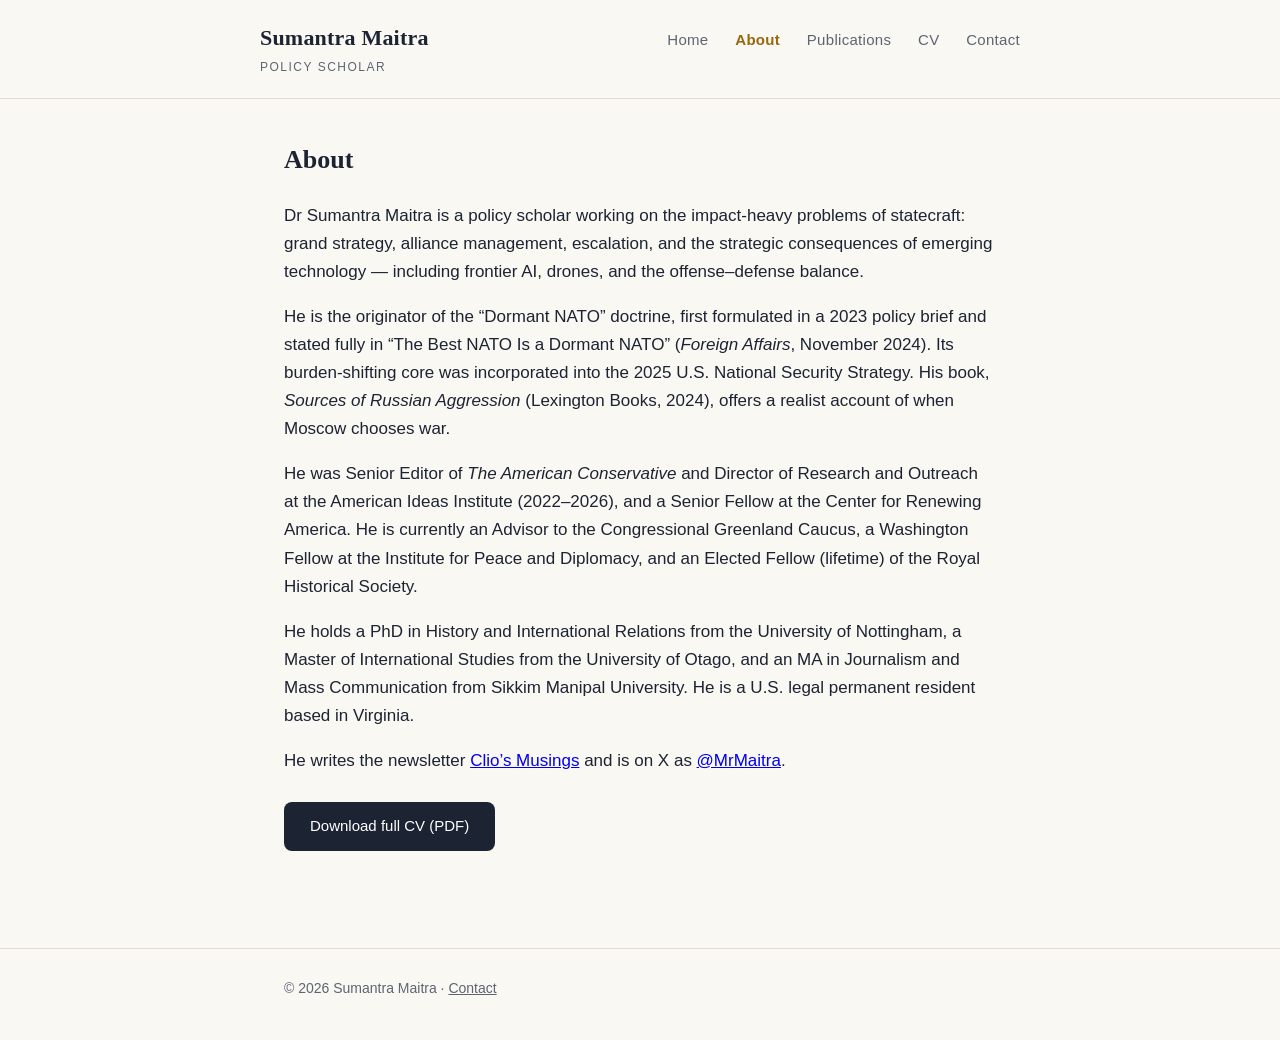
==== about.html @ 9b88d863 "Add files via upload" ====
<!DOCTYPE html>
<html lang="en">
<head>
<meta charset="utf-8">
<meta name="viewport" content="width=device-width, initial-scale=1">
<title>About — Dr Sumantra Maitra</title>
<meta name="description" content="Biography of Dr Sumantra Maitra, policy scholar.">
<link rel="stylesheet" href="style.css">
</head>
<body>

<header class="site">
  <div class="wrap nav">
    <a class="brand" href="index.html">Sumantra Maitra<small>Policy Scholar</small></a>
    <nav class="links">
      <a href="index.html">Home</a>
      <a href="about.html" class="active">About</a>
      <a href="publications.html">Publications</a>
      <a href="cv.html">CV</a>
      <a href="contact.html">Contact</a>
    </nav>
  </div>
</header>

<div class="wrap">
  <section class="block" style="border-top:0">
    <h2 class="sec">About</h2>
    <p>Dr Sumantra Maitra is a policy scholar working on the impact-heavy problems of statecraft: grand strategy, alliance management, escalation, and the strategic consequences of emerging technology — including frontier AI, drones, and the offense&ndash;defense balance.</p>
    <p>He is the originator of the &ldquo;Dormant NATO&rdquo; doctrine, first formulated in a 2023 policy brief and stated fully in &ldquo;The Best NATO Is a Dormant NATO&rdquo; (<em>Foreign Affairs</em>, November 2024). Its burden-shifting core was incorporated into the 2025 U.S. National Security Strategy. His book, <em>Sources of Russian Aggression</em> (Lexington Books, 2024), offers a realist account of when Moscow chooses war.</p>
    <p>He was Senior Editor of <em>The American Conservative</em> and Director of Research and Outreach at the American Ideas Institute (2022&ndash;2026), and a Senior Fellow at the Center for Renewing America. He is currently an Advisor to the Congressional Greenland Caucus, a Washington Fellow at the Institute for Peace and Diplomacy, and an Elected Fellow (lifetime) of the Royal Historical Society.</p>
    <p>He holds a PhD in History and International Relations from the University of Nottingham, a Master of International Studies from the University of Otago, and an MA in Journalism and Mass Communication from Sikkim Manipal University. He is a U.S. legal permanent resident based in Virginia.</p>
    <p>He writes the newsletter <a href="https://diaryofdrm.substack.com">Clio&rsquo;s Musings</a> and is on X as <a href="https://x.com/MrMaitra">@MrMaitra</a>.</p>
    <p><a class="btn" href="Maitra_CV_AI_Fellowship.pdf">Download full CV (PDF)</a></p>
  </section>
</div>

<footer class="site">
  <div class="wrap">
    &copy; 2026 Sumantra Maitra &middot; <a href="contact.html">Contact</a>
  </div>
</footer>

</body>
</html>
---- style.css ----
:root {
  --ink: #1c2333;
  --paper: #faf8f3;
  --accent: #96690f;
  --accent-soft: #f3e9d2;
  --muted: #5d6572;
  --line: #e3ddd0;
  --card: #ffffff;
}

* { box-sizing: border-box; }

body {
  margin: 0;
  background: var(--paper);
  color: var(--ink);
  font-family: -apple-system, BlinkMacSystemFont, "Segoe UI", Helvetica, Arial, sans-serif;
  font-size: 17px;
  line-height: 1.65;
}

.wrap { max-width: 760px; margin: 0 auto; padding: 0 24px; }

/* ---------- header ---------- */
header.site {
  border-bottom: 1px solid var(--line);
  background: var(--paper);
}
.nav {
  display: flex; align-items: baseline; justify-content: space-between;
  padding: 20px 0; flex-wrap: wrap; gap: 12px;
}
.brand {
  font-family: Georgia, "Times New Roman", serif;
  font-size: 22px; font-weight: bold; color: var(--ink);
  text-decoration: none; letter-spacing: 0.2px;
}
.brand small { display: block; font-family: -apple-system, "Segoe UI", sans-serif;
  font-size: 12px; font-weight: normal; color: var(--muted); letter-spacing: 1.5px;
  text-transform: uppercase; margin-top: 2px; }
nav.links a {
  color: var(--muted); text-decoration: none; margin-left: 22px;
  font-size: 15px; letter-spacing: 0.3px;
}
nav.links a:hover, nav.links a.active { color: var(--accent); }
nav.links a.active { font-weight: 600; }

/* ---------- hero ---------- */
.hero { padding: 72px 0 56px; }
.hero h1 {
  font-family: Georgia, "Times New Roman", serif;
  font-size: 46px; line-height: 1.12; margin: 0 0 18px; font-weight: bold;
}
.hero p.lede { font-size: 20px; color: var(--ink); max-width: 620px; margin: 0 0 8px; }
.hero p.sub { color: var(--muted); font-size: 16px; max-width: 620px; }
.rule { border: 0; border-top: 3px solid var(--accent); width: 64px; margin: 28px 0; }

/* ---------- sections ---------- */
section.block { padding: 40px 0; border-top: 1px solid var(--line); }
h2.sec {
  font-family: Georgia, "Times New Roman", serif;
  font-size: 26px; margin: 0 0 20px;
}
h3.sub {
  font-size: 13px; text-transform: uppercase; letter-spacing: 1.6px;
  color: var(--accent); margin: 34px 0 12px;
}
h3.sub:first-of-type { margin-top: 0; }

.card {
  background: var(--card); border: 1px solid var(--line);
  border-radius: 10px; padding: 22px 24px; margin: 0 0 16px;
}
.card h3 { font-family: Georgia, serif; font-size: 20px; margin: 0 0 8px; }
.card h3 a { color: var(--ink); text-decoration: none; }
.card h3 a:hover { color: var(--accent); }
.card p { margin: 0 0 6px; color: var(--muted); font-size: 15.5px; }
.card .tag {
  display: inline-block; font-size: 12px; letter-spacing: 1px; text-transform: uppercase;
  color: var(--accent); background: var(--accent-soft);
  padding: 3px 10px; border-radius: 20px; margin-bottom: 10px;
}

ul.pub { list-style: none; margin: 0; padding: 0; }
ul.pub li { padding: 12px 0; border-bottom: 1px solid var(--line); }
ul.pub li:last-child { border-bottom: 0; }
ul.pub .t { font-weight: 600; }
ul.pub .t a { color: var(--ink); text-decoration: none; }
ul.pub .t a:hover { color: var(--accent); }
ul.pub .v { color: var(--muted); font-size: 15px; }

.btn {
  display: inline-block; background: var(--ink); color: #fff;
  padding: 12px 26px; border-radius: 8px; text-decoration: none;
  font-size: 15px; margin-top: 10px;
}
.btn:hover { background: var(--accent); }
.btn.ghost { background: transparent; color: var(--ink); border: 1px solid var(--ink); }
.btn.ghost:hover { border-color: var(--accent); color: var(--accent); }

.quick { display: flex; gap: 12px; flex-wrap: wrap; margin-top: 18px; }
.quick a {
  border: 1px solid var(--line); background: var(--card); color: var(--ink);
  padding: 10px 18px; border-radius: 8px; text-decoration: none; font-size: 15px;
}
.quick a:hover { border-color: var(--accent); color: var(--accent); }

/* ---------- footer ---------- */
footer.site {
  border-top: 1px solid var(--line); margin-top: 40px; padding: 28px 0 40px;
  color: var(--muted); font-size: 14px;
}
footer.site a { color: var(--muted); }
footer.site a:hover { color: var(--accent); }

@media (max-width: 560px) {
  .hero h1 { font-size: 34px; }
  nav.links a { margin-left: 14px; }
}
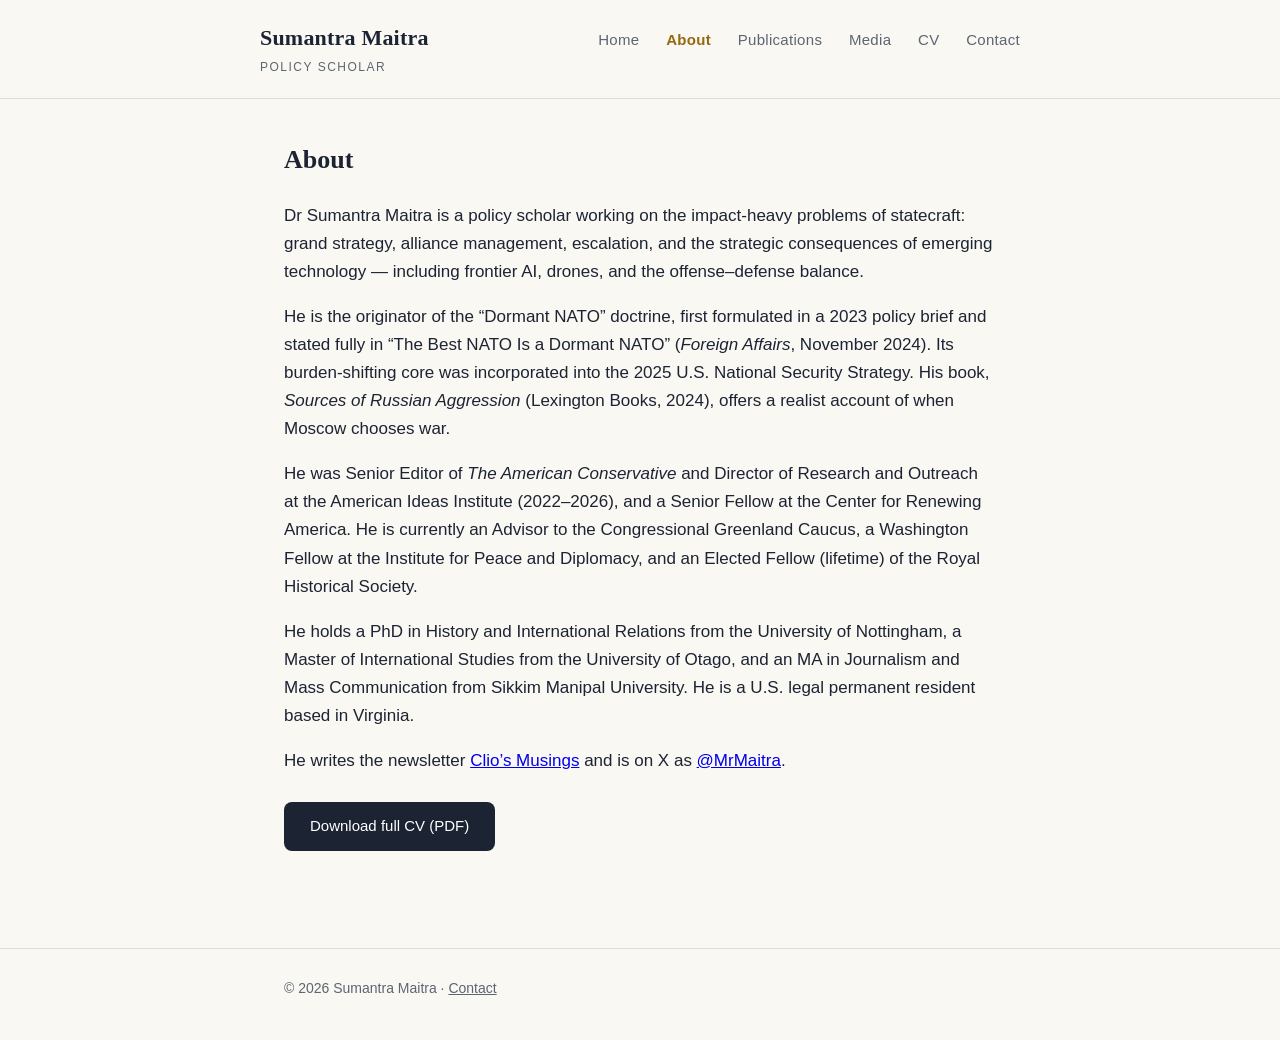
==== commit 7d16944f: "Add files via upload" ====
--- a/about.html
+++ b/about.html
@@ -16,6 +16,7 @@
       <a href="index.html">Home</a>
       <a href="about.html" class="active">About</a>
       <a href="publications.html">Publications</a>
+      <a href="media.html">Media</a>
       <a href="cv.html">CV</a>
       <a href="contact.html">Contact</a>
     </nav>
